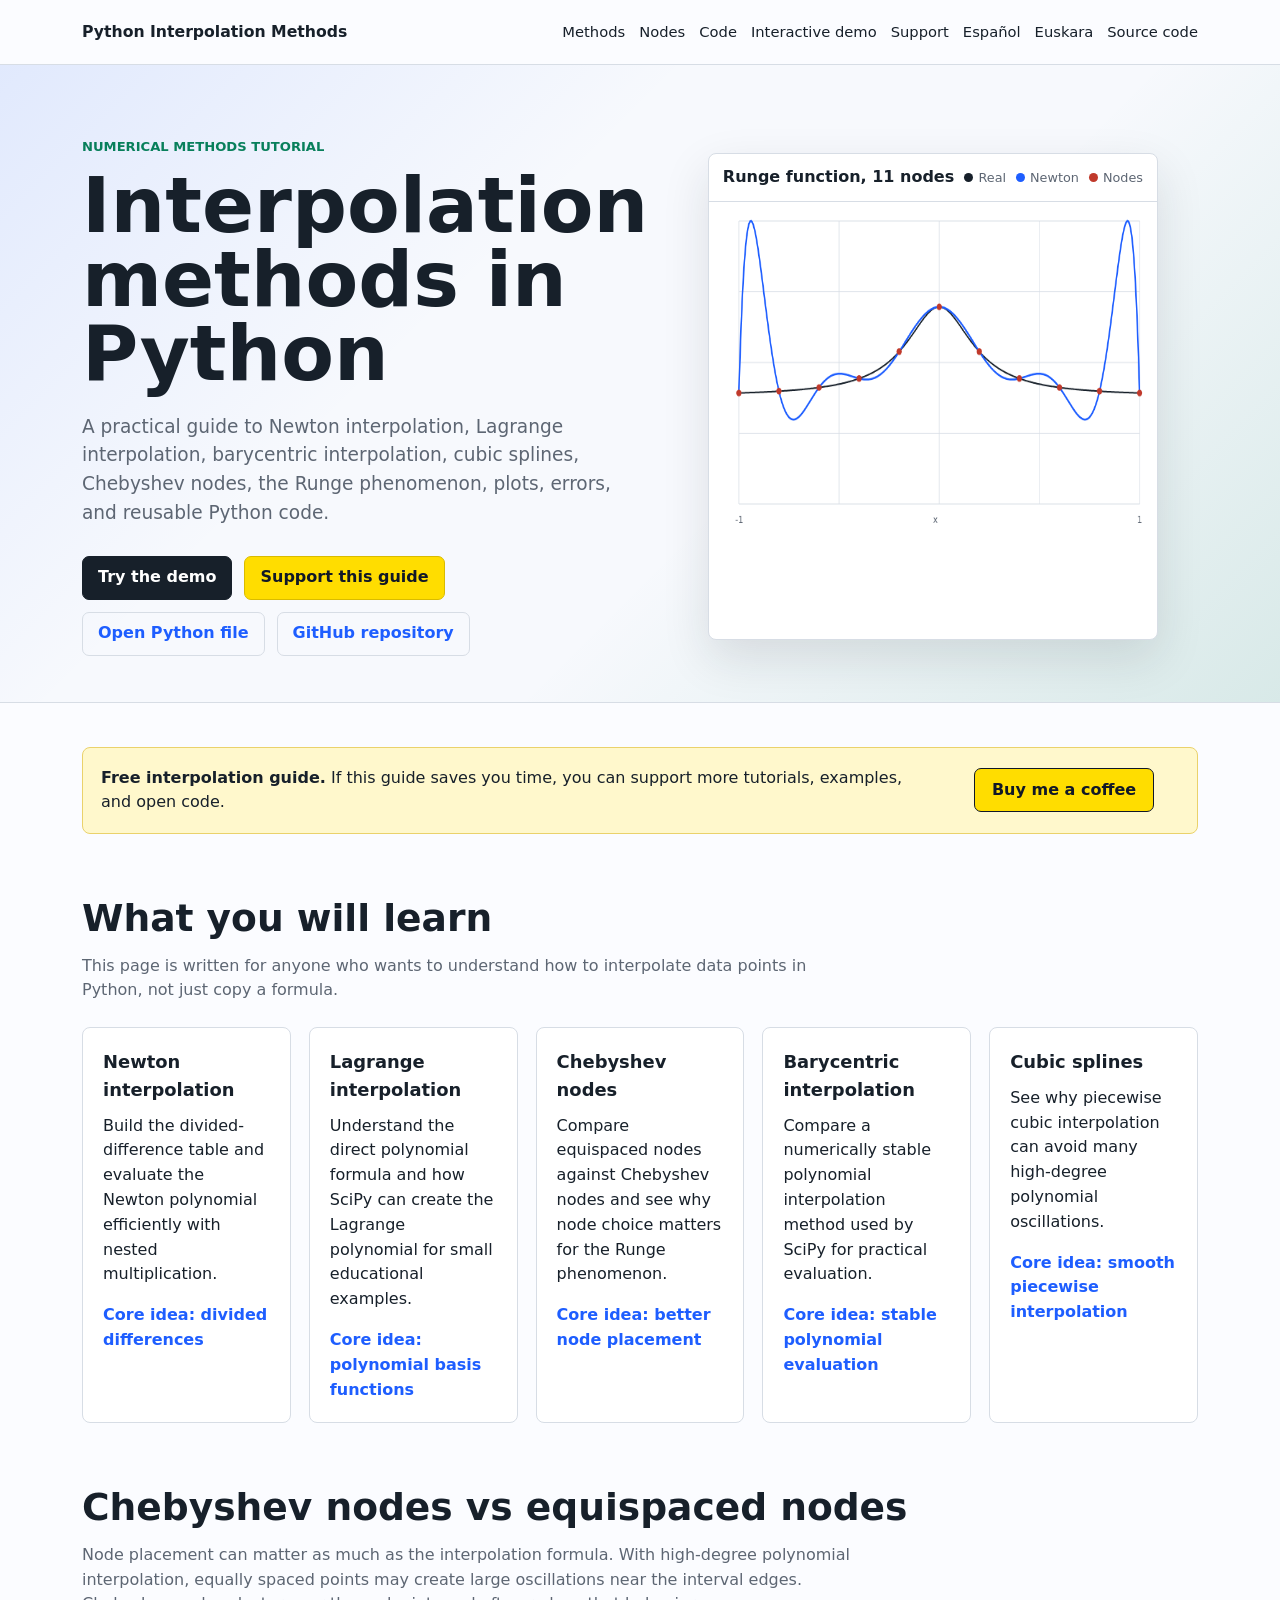
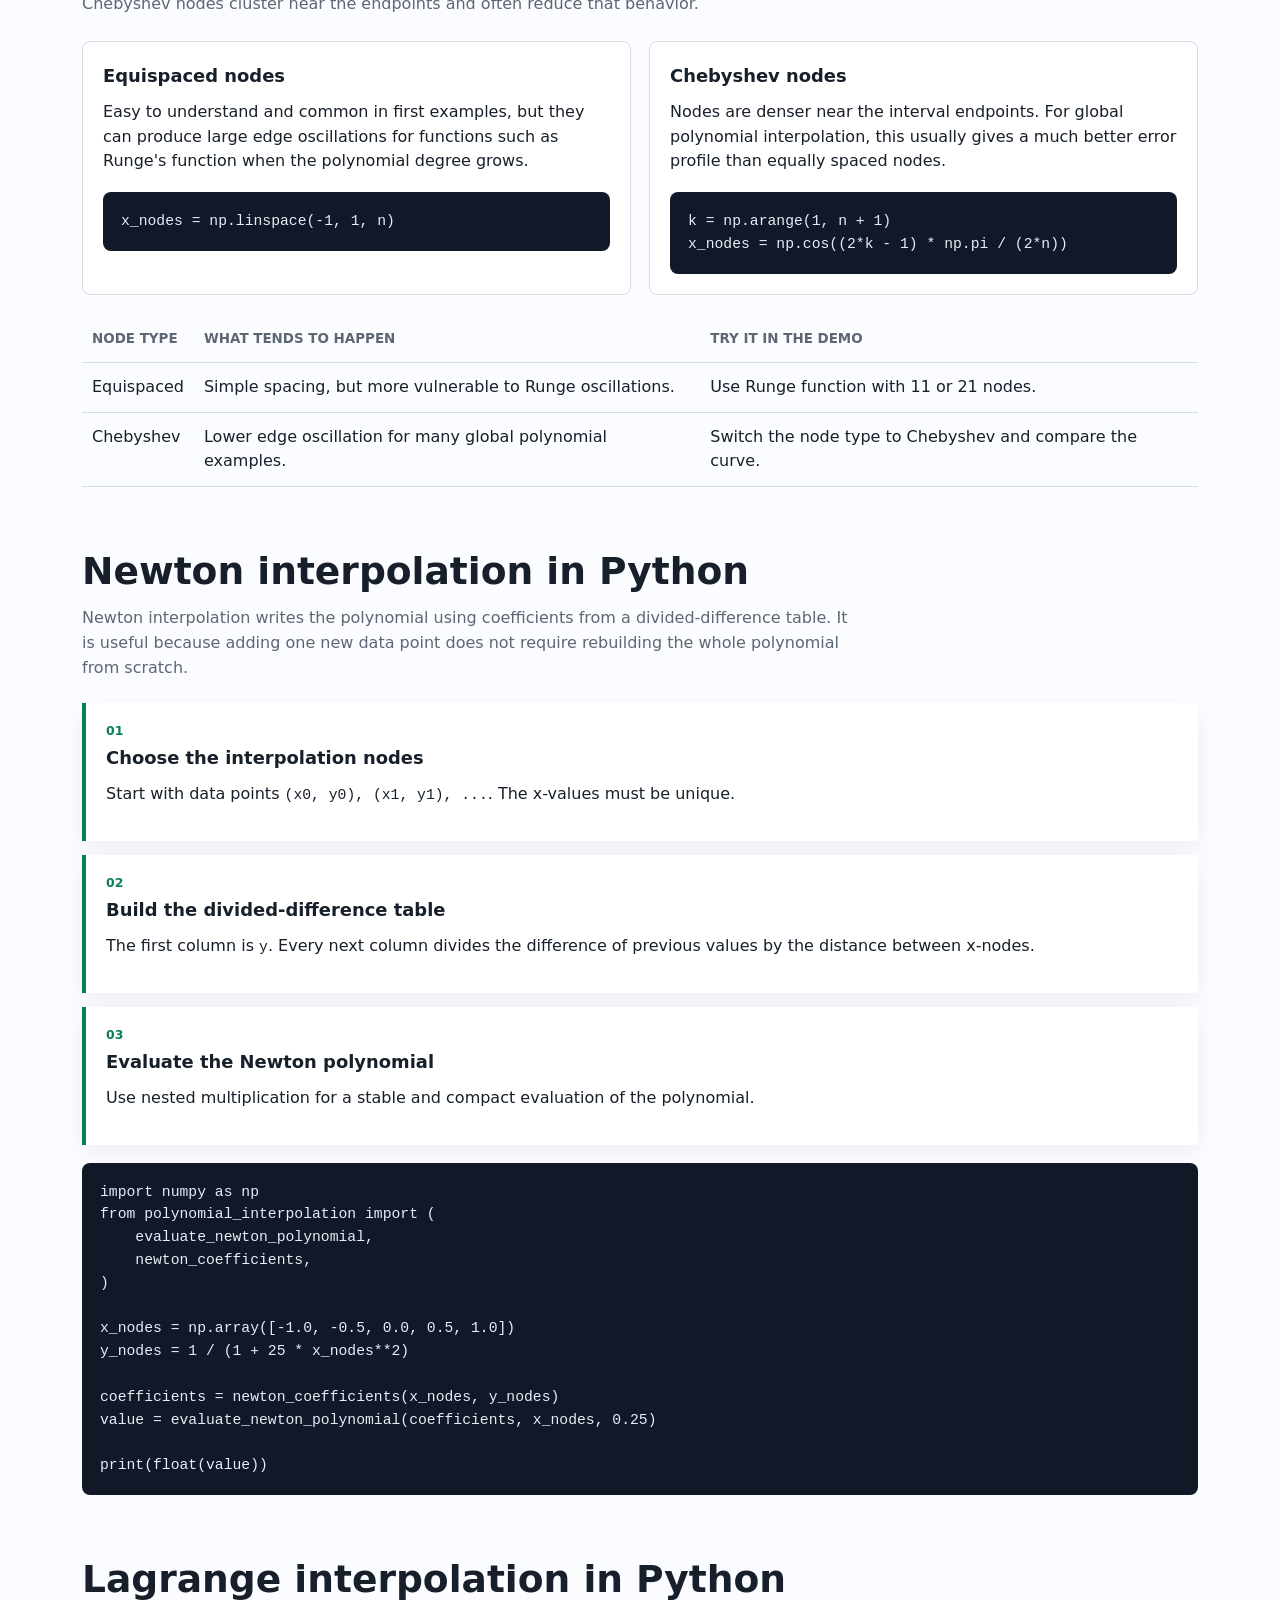
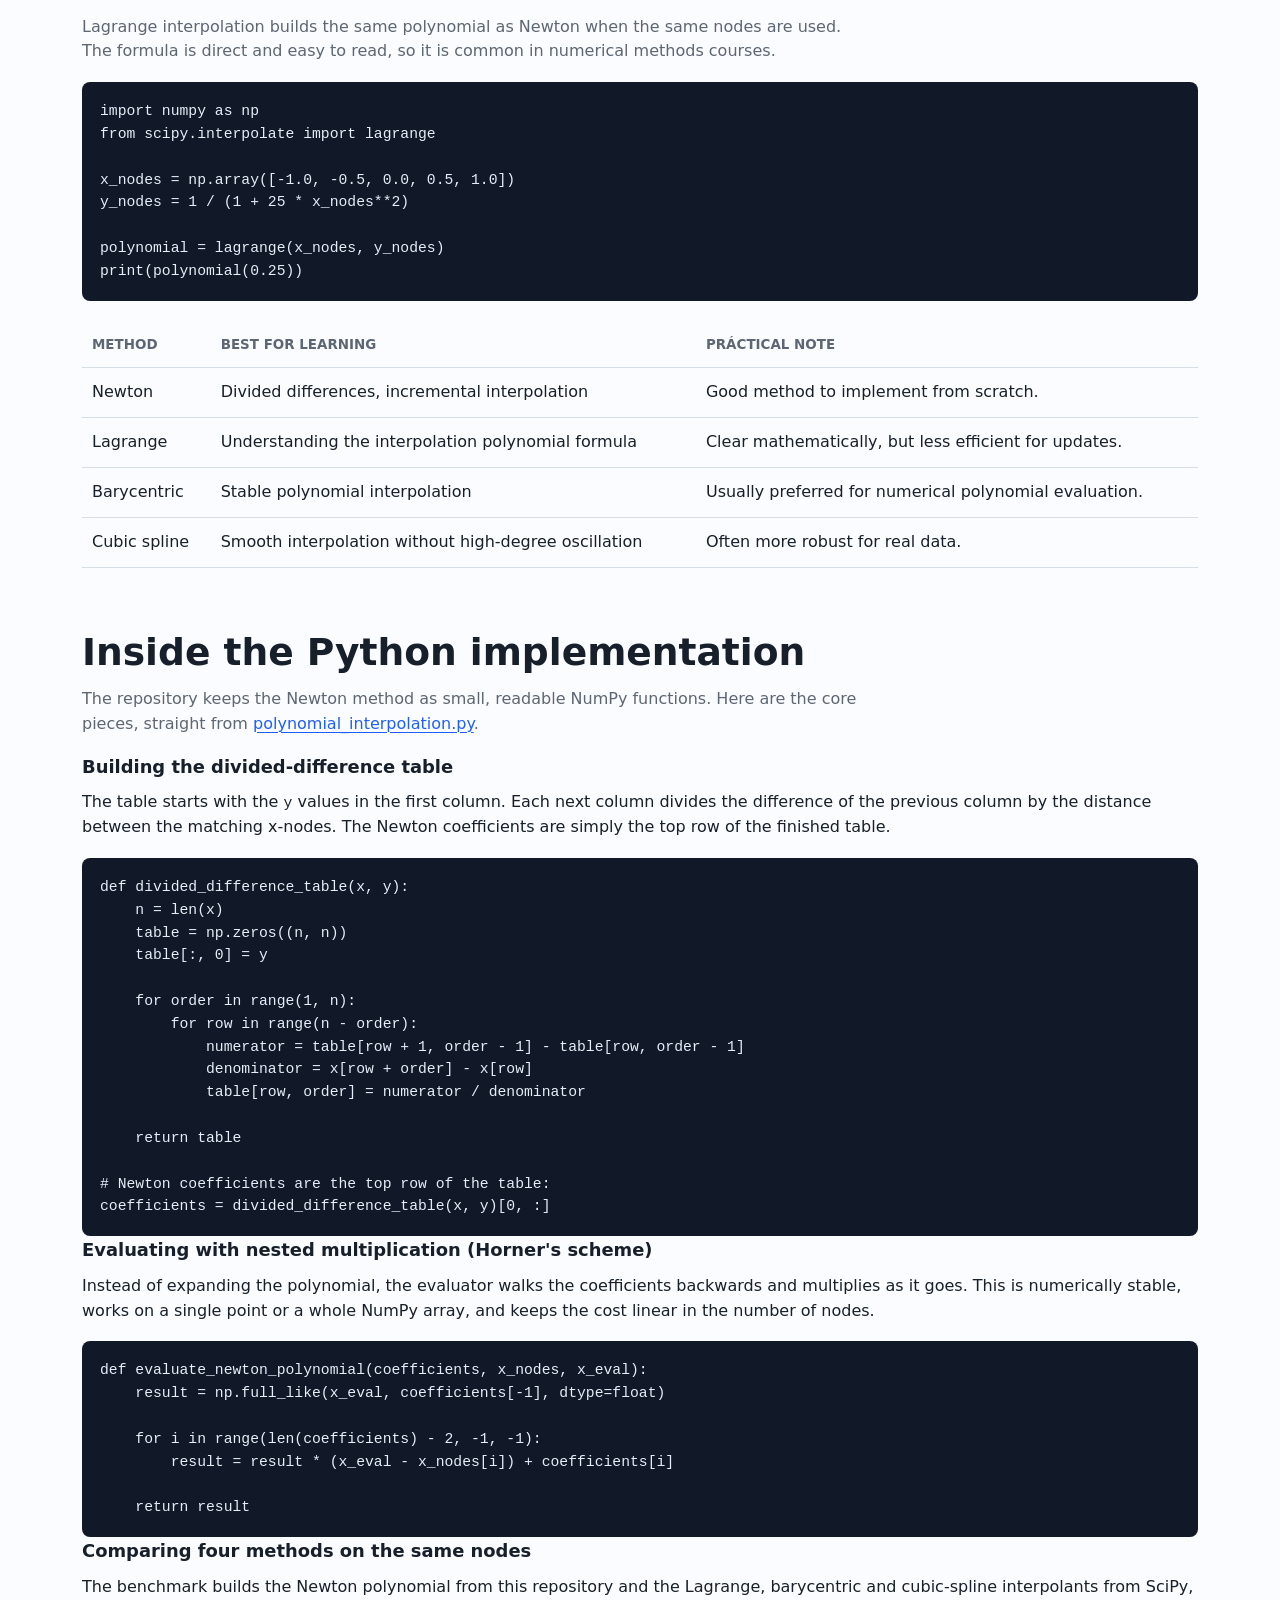
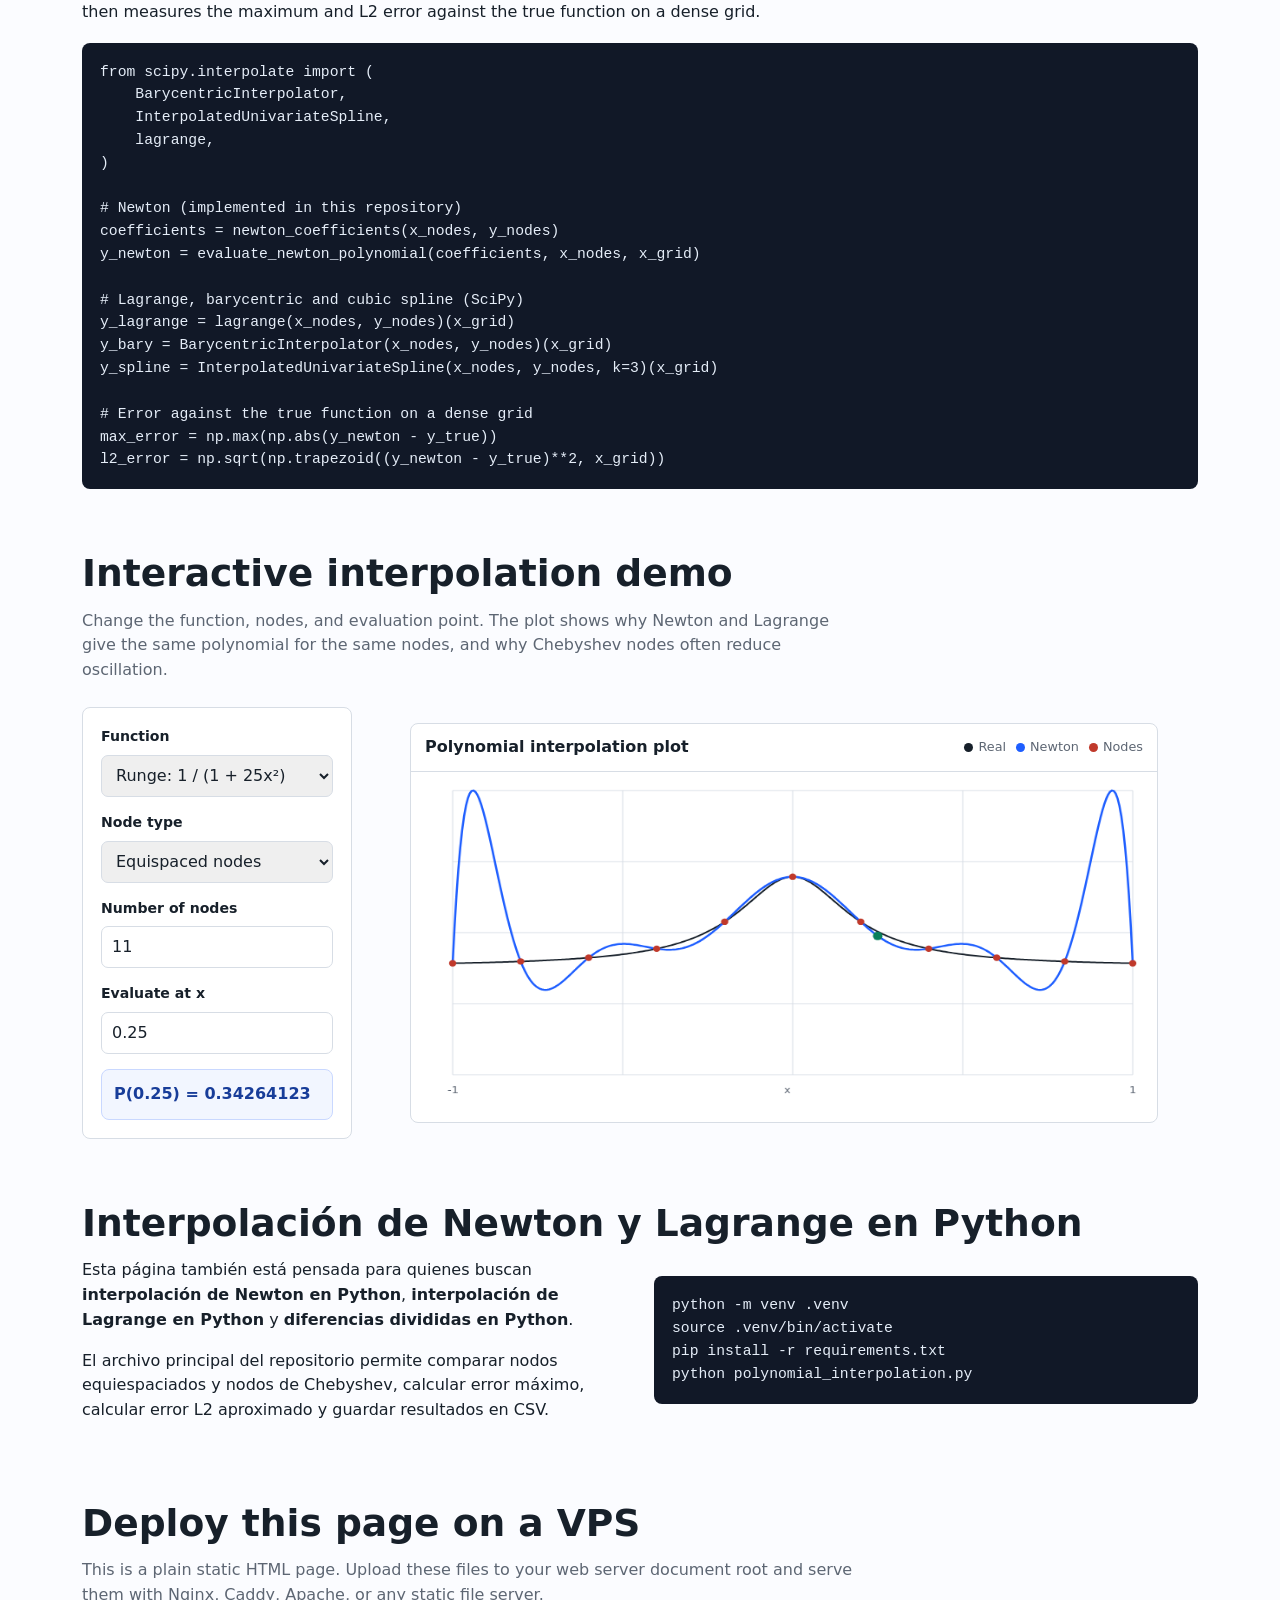
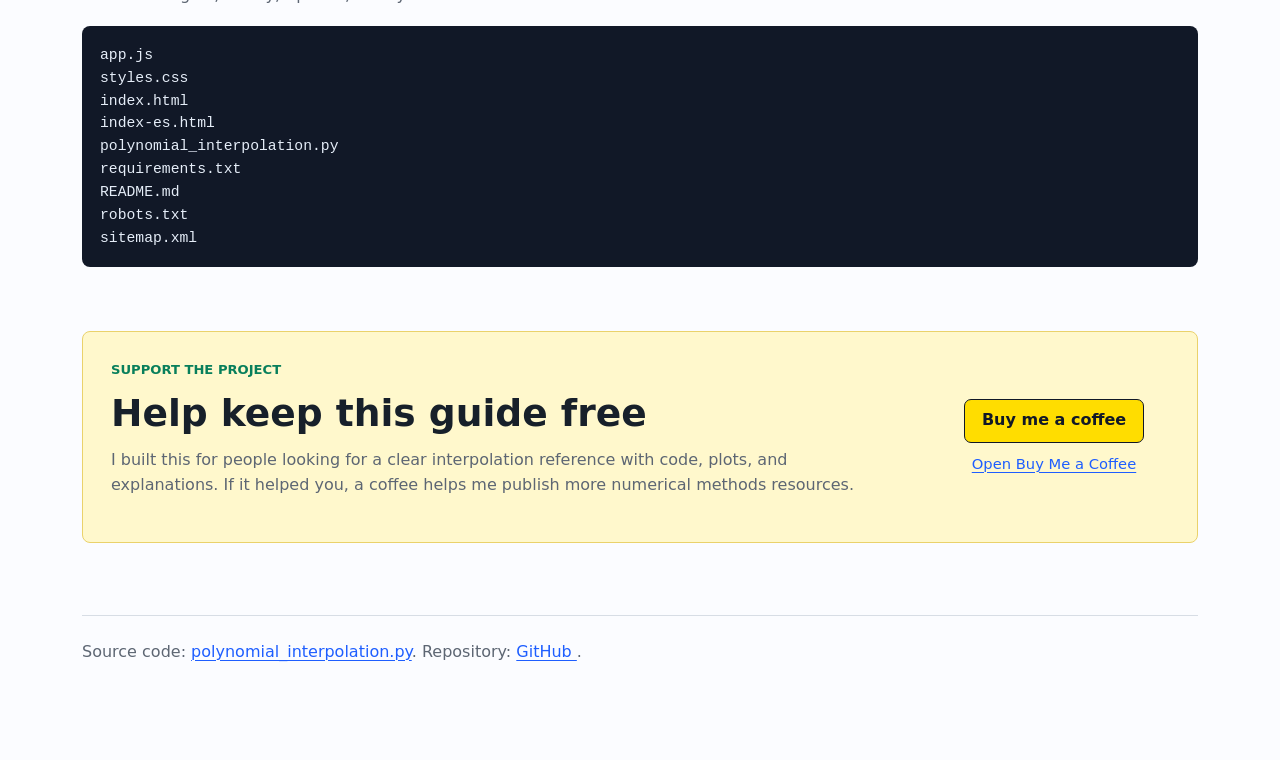
==== index.html @ 1432b50f "Moves web assets to project root for simpler structure Consolidates all web-related files into the p" ====
<!doctype html>
<html lang="en">
  <head>
    <meta charset="utf-8">
    <meta name="viewport" content="width=device-width, initial-scale=1">
    <title>Interpolation Methods in Python | Newton, Lagrange, Splines</title>
    <meta
      name="description"
      content="Learn interpolation methods in Python: Newton, Lagrange, barycentric interpolation, cubic splines, divided differences, Chebyshev nodes, plots, and source code."
    >
    <meta
      name="keywords"
      content="Newton interpolation Python, Lagrange interpolation Python, barycentric interpolation Python, cubic splines Python, divided differences Python, polynomial interpolation Python, Chebyshev nodes Python, Runge phenomenon, numerical methods Python, SciPy interpolation"
    >
    <meta name="author" content="Jon Ramos">
    <meta name="robots" content="index, follow, max-image-preview:large">
    <link
      rel="canonical"
      href="https://jonramos.dev/newton-lagrange-interpolation-python/index.html"
    >
    <link
      rel="alternate"
      hreflang="en"
      href="https://jonramos.dev/newton-lagrange-interpolation-python/index.html"
    >
    <link
      rel="alternate"
      hreflang="es"
      href="https://jonramos.dev/newton-lagrange-interpolation-python/index-es.html"
    >
    <link
      rel="alternate"
      hreflang="eu"
      href="https://jonramos.dev/newton-lagrange-interpolation-python/index-eu.html"
    >
    <link
      rel="alternate"
      hreflang="x-default"
      href="https://jonramos.dev/newton-lagrange-interpolation-python/index.html"
    >
    <meta property="og:type" content="website">
    <meta
      property="og:title"
      content="Interpolation Methods in Python"
    >
    <meta
      property="og:description"
      content="A practical guide to Newton, Lagrange, barycentric interpolation, cubic splines, Chebyshev nodes, and the Runge phenomenon."
    >
    <meta name="twitter:card" content="summary_large_image">
    <meta
      name="twitter:title"
      content="Interpolation Methods in Python"
    >
    <meta
      name="twitter:description"
      content="Learn Newton, Lagrange, barycentric interpolation and cubic splines in Python with interactive examples."
    >
    <script type="application/ld+json">
      {
        "@context": "https://schema.org",
        "@type": "SoftwareSourceCode",
        "name": "Interpolation Methods in Python",
        "description": "Practical guide and Python source code for Newton interpolation, Lagrange interpolation, barycentric interpolation, cubic splines, divided differences, Chebyshev nodes and the Runge phenomenon.",
        "programmingLanguage": "Python",
        "learningResourceType": "Tutorial",
        "keywords": [
          "Newton interpolation Python",
          "Lagrange interpolation Python",
          "barycentric interpolation Python",
          "cubic splines Python",
          "divided differences Python",
          "polynomial interpolation",
          "Chebyshev nodes",
          "Runge phenomenon"
        ],
        "codeRepository": "https://github.com/jramosg/newton-interpolation-method-python"
      }
    </script>
    <link rel="stylesheet" href="styles.css">
  </head>
  <body>
    <header>
      <nav aria-label="Main navigation">
        <strong>Python Interpolation Methods</strong>
        <div>
          <a href="#methods">Methods</a>
          <a href="#nodes">Nodes</a>
          <a href="#implementation">Code</a>
          <a href="#demo">Interactive demo</a>
          <a href="#support">Support</a>
          <a href="index-es.html" lang="es">Español</a>
          <a href="index-eu.html" lang="eu">Euskara</a>
          <a href="polynomial_interpolation.py">Source code</a>
        </div>
      </nav>
    </header>

    <div class="hero">
      <div class="hero-inner">
        <div>
          <p class="eyebrow">Numerical methods tutorial</p>
          <h1>Interpolation methods in Python</h1>
          <p class="lead">
            A practical guide to Newton interpolation, Lagrange
            interpolation, barycentric interpolation, cubic splines, Chebyshev
            nodes, the Runge phenomenon, plots, errors, and reusable Python
            code.
          </p>
          <div class="hero-actions">
            <a class="button primary" href="#demo">Try the demo</a>
            <a class="button coffee-link" href="#support">
              Support this guide
            </a>
            <a class="button" href="polynomial_interpolation.py">
              Open Python file
            </a>
            <a
              class="button"
              href="https://github.com/jramosg/newton-interpolation-method-python"
            >
              GitHub repository
            </a>
          </div>
        </div>
        <figure class="hero-visual" aria-label="Interpolation plot preview">
          <div class="visual-toolbar">
            <strong>Runge function, 11 nodes</strong>
            <div class="legend">
              <span><i class="dot" style="background:#17202a"></i>Real</span>
              <span><i class="dot" style="background:#1e5eff"></i>Newton</span>
              <span><i class="dot" style="background:#c0392b"></i>Nodes</span>
            </div>
          </div>
          <canvas id="heroChart" width="720" height="420"></canvas>
        </figure>
      </div>
    </div>

    <main>
      <section class="support-strip" aria-label="Support this free guide">
        <div>
          <strong>Free interpolation guide.</strong>
          If this guide saves you time, you can support more tutorials,
          examples, and open code.
        </div>
        <div class="coffee-button">
          <a class="coffee-cta" href="https://www.buymeacoffee.com/jramosg">
            Buy me a coffee
          </a>
        </div>
      </section>

      <section id="methods" aria-labelledby="what">
        <h2 id="what">What you will learn</h2>
        <p class="section-lead">
          This page is written for anyone who wants to understand how to
          interpolate data points in Python, not just copy a formula.
        </p>
        <div class="grid">
          <article class="card">
            <h3>Newton interpolation</h3>
            <p>
              Build the divided-difference table and evaluate the Newton
              polynomial efficiently with nested multiplication.
            </p>
            <strong>Core idea: divided differences</strong>
          </article>
          <article class="card">
            <h3>Lagrange interpolation</h3>
            <p>
              Understand the direct polynomial formula and how SciPy can create
              the Lagrange polynomial for small educational examples.
            </p>
            <strong>Core idea: polynomial basis functions</strong>
          </article>
          <article class="card">
            <h3>Chebyshev nodes</h3>
            <p>
              Compare equispaced nodes against Chebyshev nodes and see why node
              choice matters for the Runge phenomenon.
            </p>
            <strong>Core idea: better node placement</strong>
          </article>
          <article class="card">
            <h3>Barycentric interpolation</h3>
            <p>
              Compare a numerically stable polynomial interpolation method used
              by SciPy for practical evaluation.
            </p>
            <strong>Core idea: stable polynomial evaluation</strong>
          </article>
          <article class="card">
            <h3>Cubic splines</h3>
            <p>
              See why piecewise cubic interpolation can avoid many high-degree
              polynomial oscillations.
            </p>
            <strong>Core idea: smooth piecewise interpolation</strong>
          </article>
        </div>
      </section>

      <section id="nodes" aria-labelledby="nodes-title">
        <h2 id="nodes-title">Chebyshev nodes vs equispaced nodes</h2>
        <p class="section-lead">
          Node placement can matter as much as the interpolation formula. With
          high-degree polynomial interpolation, equally spaced points may create
          large oscillations near the interval edges. Chebyshev nodes cluster
          near the endpoints and often reduce that behavior.
        </p>
        <div class="comparison-grid">
          <article class="card">
            <h3>Equispaced nodes</h3>
            <p>
              Easy to understand and common in first examples, but they can
              produce large edge oscillations for functions such as Runge's
              function when the polynomial degree grows.
            </p>
            <pre><code>x_nodes = np.linspace(-1, 1, n)</code></pre>
          </article>
          <article class="card">
            <h3>Chebyshev nodes</h3>
            <p>
              Nodes are denser near the interval endpoints. For global
              polynomial interpolation, this usually gives a much better error
              profile than equally spaced nodes.
            </p>
            <pre><code>k = np.arange(1, n + 1)
x_nodes = np.cos((2*k - 1) * np.pi / (2*n))</code></pre>
          </article>
        </div>
        <table>
          <thead>
            <tr>
              <th>Node type</th>
              <th>What tends to happen</th>
              <th>Try it in the demo</th>
            </tr>
          </thead>
          <tbody>
            <tr>
              <td>Equispaced</td>
              <td>Simple spacing, but more vulnerable to Runge oscillations.</td>
              <td>Use Runge function with 11 or 21 nodes.</td>
            </tr>
            <tr>
              <td>Chebyshev</td>
              <td>Lower edge oscillation for many global polynomial examples.</td>
              <td>Switch the node type to Chebyshev and compare the curve.</td>
            </tr>
          </tbody>
        </table>
      </section>

      <section id="newton" aria-labelledby="newton-title">
        <h2 id="newton-title">Newton interpolation in Python</h2>
        <p class="section-lead">
          Newton interpolation writes the polynomial using coefficients from a
          divided-difference table. It is useful because adding one new data
          point does not require rebuilding the whole polynomial from scratch.
        </p>
        <div class="steps">
          <article class="step">
            <h3>Choose the interpolation nodes</h3>
            <p>
              Start with data points <code>(x0, y0), (x1, y1), ...</code>.
              The x-values must be unique.
            </p>
          </article>
          <article class="step">
            <h3>Build the divided-difference table</h3>
            <p>
              The first column is <code>y</code>. Every next column divides the
              difference of previous values by the distance between x-nodes.
            </p>
          </article>
          <article class="step">
            <h3>Evaluate the Newton polynomial</h3>
            <p>
              Use nested multiplication for a stable and compact evaluation of
              the polynomial.
            </p>
          </article>
        </div>
        <pre><code>import numpy as np
from polynomial_interpolation import (
    evaluate_newton_polynomial,
    newton_coefficients,
)

x_nodes = np.array([-1.0, -0.5, 0.0, 0.5, 1.0])
y_nodes = 1 / (1 + 25 * x_nodes**2)

coefficients = newton_coefficients(x_nodes, y_nodes)
value = evaluate_newton_polynomial(coefficients, x_nodes, 0.25)

print(float(value))</code></pre>
      </section>

      <section id="lagrange" aria-labelledby="lagrange-title">
        <h2 id="lagrange-title">Lagrange interpolation in Python</h2>
        <p class="section-lead">
          Lagrange interpolation builds the same polynomial as Newton when the
          same nodes are used. The formula is direct and easy to read, so it is
          common in numerical methods courses.
        </p>
        <pre><code>import numpy as np
from scipy.interpolate import lagrange

x_nodes = np.array([-1.0, -0.5, 0.0, 0.5, 1.0])
y_nodes = 1 / (1 + 25 * x_nodes**2)

polynomial = lagrange(x_nodes, y_nodes)
print(polynomial(0.25))</code></pre>
        <table>
          <thead>
            <tr>
              <th>Method</th>
              <th>Best for learning</th>
              <th>Práctical note</th>
            </tr>
          </thead>
          <tbody>
            <tr>
              <td>Newton</td>
              <td>Divided differences, incremental interpolation</td>
              <td>Good method to implement from scratch.</td>
            </tr>
            <tr>
              <td>Lagrange</td>
              <td>Understanding the interpolation polynomial formula</td>
              <td>Clear mathematically, but less efficient for updates.</td>
            </tr>
            <tr>
              <td>Barycentric</td>
              <td>Stable polynomial interpolation</td>
              <td>Usually preferred for numerical polynomial evaluation.</td>
            </tr>
            <tr>
              <td>Cubic spline</td>
              <td>Smooth interpolation without high-degree oscillation</td>
              <td>Often more robust for real data.</td>
            </tr>
          </tbody>
        </table>
      </section>

      <section id="implementation" aria-labelledby="implementation-title">
        <h2 id="implementation-title">Inside the Python implementation</h2>
        <p class="section-lead">
          The repository keeps the Newton method as small, readable NumPy
          functions. Here are the core pieces, straight from
          <a href="polynomial_interpolation.py">polynomial_interpolation.py</a>.
        </p>

        <h3>Building the divided-difference table</h3>
        <p>
          The table starts with the <code>y</code> values in the first column.
          Each next column divides the difference of the previous column by the
          distance between the matching x-nodes. The Newton coefficients are
          simply the top row of the finished table.
        </p>
        <pre><code>def divided_difference_table(x, y):
    n = len(x)
    table = np.zeros((n, n))
    table[:, 0] = y

    for order in range(1, n):
        for row in range(n - order):
            numerator = table[row + 1, order - 1] - table[row, order - 1]
            denominator = x[row + order] - x[row]
            table[row, order] = numerator / denominator

    return table

# Newton coefficients are the top row of the table:
coefficients = divided_difference_table(x, y)[0, :]</code></pre>

        <h3>Evaluating with nested multiplication (Horner's scheme)</h3>
        <p>
          Instead of expanding the polynomial, the evaluator walks the
          coefficients backwards and multiplies as it goes. This is numerically
          stable, works on a single point or a whole NumPy array, and keeps the
          cost linear in the number of nodes.
        </p>
        <pre><code>def evaluate_newton_polynomial(coefficients, x_nodes, x_eval):
    result = np.full_like(x_eval, coefficients[-1], dtype=float)

    for i in range(len(coefficients) - 2, -1, -1):
        result = result * (x_eval - x_nodes[i]) + coefficients[i]

    return result</code></pre>

        <h3>Comparing four methods on the same nodes</h3>
        <p>
          The benchmark builds the Newton polynomial from this repository and
          the Lagrange, barycentric and cubic-spline interpolants from SciPy,
          then measures the maximum and L2 error against the true function on a
          dense grid.
        </p>
        <pre><code>from scipy.interpolate import (
    BarycentricInterpolator,
    InterpolatedUnivariateSpline,
    lagrange,
)

# Newton (implemented in this repository)
coefficients = newton_coefficients(x_nodes, y_nodes)
y_newton = evaluate_newton_polynomial(coefficients, x_nodes, x_grid)

# Lagrange, barycentric and cubic spline (SciPy)
y_lagrange = lagrange(x_nodes, y_nodes)(x_grid)
y_bary = BarycentricInterpolator(x_nodes, y_nodes)(x_grid)
y_spline = InterpolatedUnivariateSpline(x_nodes, y_nodes, k=3)(x_grid)

# Error against the true function on a dense grid
max_error = np.max(np.abs(y_newton - y_true))
l2_error = np.sqrt(np.trapezoid((y_newton - y_true)**2, x_grid))</code></pre>
      </section>

      <section id="demo" aria-labelledby="demo-title">
        <h2 id="demo-title">Interactive interpolation demo</h2>
        <p class="section-lead">
          Change the function, nodes, and evaluation point. The plot shows why
          Newton and Lagrange give the same polynomial for the same nodes, and
          why Chebyshev nodes often reduce oscillation.
        </p>
        <div class="demo">
          <aside class="controls" aria-label="Interpolation controls">
            <div class="field">
              <label for="functionSelect">Function</label>
              <select id="functionSelect">
                <option value="runge">Runge: 1 / (1 + 25x²)</option>
                <option value="sin">sin(x)</option>
                <option value="gaussian">exp(-20x²)</option>
              </select>
            </div>
            <div class="field">
              <label for="nodeSelect">Node type</label>
              <select id="nodeSelect">
                <option value="equispaced">Equispaced nodes</option>
                <option value="chebyshev">Chebyshev nodes</option>
              </select>
            </div>
            <div class="field">
              <label for="countInput">Number of nodes</label>
              <input id="countInput" type="number" min="3" max="25" value="11">
            </div>
            <div class="field">
              <label for="pointInput">Evaluate at x</label>
              <input
                id="pointInput"
                type="number"
                min="-1"
                max="1"
                step="0.05"
                value="0.25"
              >
            </div>
            <div class="result" id="demoResult">P(0.25) = ...</div>
          </aside>
          <figure class="wide-visual">
            <div class="visual-toolbar">
              <strong>Polynomial interpolation plot</strong>
              <div class="legend">
                <span><i class="dot" style="background:#17202a"></i>Real</span>
                <span><i class="dot" style="background:#1e5eff"></i>Newton</span>
                <span><i class="dot" style="background:#c0392b"></i>Nodes</span>
              </div>
            </div>
            <canvas id="demoChart" width="860" height="430"></canvas>
          </figure>
        </div>
      </section>

      <section id="spanish" aria-labelledby="spanish-title">
        <h2 id="spanish-title">Interpolación de Newton y Lagrange en Python</h2>
        <div class="split">
          <div>
            <p>
              Esta página también está pensada para quienes buscan
              <strong>interpolación de Newton en Python</strong>,
              <strong>interpolación de Lagrange en Python</strong> y
              <strong>diferencias divididas en Python</strong>.
            </p>
            <p>
              El archivo principal del repositorio permite comparar nodos
              equiespaciados y nodos de Chebyshev, calcular error máximo,
              calcular error L2 aproximado y guardar resultados en CSV.
            </p>
          </div>
          <div>
            <pre><code>python -m venv .venv
source .venv/bin/activate
pip install -r requirements.txt
python polynomial_interpolation.py</code></pre>
          </div>
        </div>
      </section>

      <section aria-labelledby="deploy-title">
        <h2 id="deploy-title">Deploy this page on a VPS</h2>
        <p class="section-lead">
          This is a plain static HTML page. Upload these files to your web
          server document root and serve them with Nginx, Caddy, Apache, or any
          static file server.
        </p>
        <pre><code>app.js
styles.css
index.html
index-es.html
polynomial_interpolation.py
requirements.txt
README.md
robots.txt
sitemap.xml</code></pre>
      </section>

      <section id="support" class="support-panel" aria-labelledby="support-title">
        <div>
          <p class="eyebrow">Support the project</p>
          <h2 id="support-title">Help keep this guide free</h2>
          <p class="section-lead">
            I built this for people looking for a clear interpolation reference
            with code, plots, and explanations. If it helped you, a coffee helps
            me publish more numerical methods resources.
          </p>
        </div>
        <div class="coffee-button">
          <a class="coffee-cta" href="https://www.buymeacoffee.com/jramosg">
            Buy me a coffee
          </a>
          <p>
            <a href="https://www.buymeacoffee.com/jramosg">
              Open Buy Me a Coffee
            </a>
          </p>
        </div>
      </section>

      <footer>
        <p>
          Source code:
          <a href="polynomial_interpolation.py">polynomial_interpolation.py</a>.
          Repository:
          <a href="https://github.com/jramosg/newton-interpolation-method-python">
            GitHub
          </a>.
        </p>
      </footer>
    </main>

    <script src="app.js" defer></script>
    <script
      data-name="BMC-Widget"
      data-cfasync="false"
      src="https://cdnjs.buymeacoffee.com/1.0.0/widget.prod.min.js"
      data-id="jramosg"
      data-description="Support me on Buy Me a Coffee!"
      data-message=""
      data-color="#FFDD00"
      data-position="Right"
      data-x_margin="18"
      data-y_margin="18"
    ></script>
  </body>
</html>
---- styles.css ----
:root {
  color-scheme: light;
  --ink: #17202a;
  --muted: #5d6673;
  --line: #d7dde5;
  --paper: #fbfcff;
  --panel: #ffffff;
  --blue: #1e5eff;
  --green: #087f5b;
  --red: #c0392b;
  --amber: #b56b00;
  --violet: #6846c6;
  --code: #111827;
  --code-text: #e5edf8;
  --shadow: 0 18px 48px rgba(24, 32, 42, 0.12);
}

* {
  box-sizing: border-box;
}

html {
  scroll-behavior: smooth;
}

body {
  margin: 0;
  background: var(--paper);
  color: var(--ink);
  font-family:
    Inter, ui-sans-serif, system-ui, -apple-system, BlinkMacSystemFont,
    "Segoe UI", sans-serif;
  line-height: 1.55;
}

a {
  color: var(--blue);
  text-decoration-thickness: 0.09em;
  text-underline-offset: 0.18em;
}

header {
  border-bottom: 1px solid var(--line);
  background: rgba(251, 252, 255, 0.94);
  position: sticky;
  top: 0;
  z-index: 20;
  backdrop-filter: blur(14px);
}

nav {
  align-items: center;
  display: flex;
  gap: 18px;
  justify-content: space-between;
  margin: 0 auto;
  max-width: 1160px;
  min-height: 64px;
  padding: 0 22px;
}

nav strong {
  font-size: 0.98rem;
}

nav div {
  align-items: center;
  display: flex;
  flex-wrap: wrap;
  gap: 14px;
}

nav a {
  color: var(--ink);
  font-size: 0.92rem;
  text-decoration: none;
}

.hero {
  background:
    linear-gradient(135deg, rgba(30, 94, 255, 0.1), transparent 36%),
    linear-gradient(315deg, rgba(8, 127, 91, 0.13), transparent 40%),
    #f7f9fd;
  border-bottom: 1px solid var(--line);
}

.hero-inner {
  display: grid;
  gap: 34px;
  grid-template-columns: minmax(0, 1.02fr) minmax(320px, 0.98fr);
  margin: 0 auto;
  max-width: 1160px;
  padding: 72px 22px 46px;
}

.eyebrow {
  color: var(--green);
  font-size: 0.82rem;
  font-weight: 800;
  letter-spacing: 0;
  margin: 0 0 12px;
  text-transform: uppercase;
}

h1 {
  font-size: clamp(2.35rem, 6vw, 5.15rem);
  line-height: 0.96;
  margin: 0;
  max-width: 880px;
}

.lead {
  color: var(--muted);
  font-size: 1.16rem;
  margin: 22px 0 0;
  max-width: 720px;
}

.hero-actions {
  display: flex;
  flex-wrap: wrap;
  gap: 12px;
  margin-top: 28px;
}

.button {
  align-items: center;
  border: 1px solid var(--line);
  border-radius: 7px;
  display: inline-flex;
  font-weight: 750;
  min-height: 44px;
  padding: 0 15px;
  text-decoration: none;
}

.button.primary {
  background: var(--ink);
  border-color: var(--ink);
  color: white;
}

.button.coffee-link {
  background: #ffdd00;
  border-color: #d9bb00;
  color: #111827;
}

.hero-visual {
  align-self: stretch;
  background: var(--panel);
  border: 1px solid var(--line);
  border-radius: 8px;
  box-shadow: var(--shadow);
  min-height: 380px;
  overflow: hidden;
}

.visual-toolbar {
  align-items: center;
  border-bottom: 1px solid var(--line);
  display: flex;
  gap: 10px;
  justify-content: space-between;
  min-height: 48px;
  padding: 0 14px;
}

.legend {
  align-items: center;
  color: var(--muted);
  display: flex;
  flex-wrap: wrap;
  font-size: 0.8rem;
  gap: 10px;
}

.legend span {
  align-items: center;
  display: inline-flex;
  gap: 5px;
}

.dot {
  border-radius: 50%;
  display: inline-block;
  height: 9px;
  width: 9px;
}

canvas {
  display: block;
  height: 332px;
  width: 100%;
}

main {
  margin: 0 auto;
  max-width: 1160px;
  padding: 44px 22px 80px;
}

section {
  margin-top: 64px;
}

h2 {
  font-size: clamp(1.55rem, 3vw, 2.35rem);
  line-height: 1.1;
  margin: 0 0 14px;
}

h3 {
  font-size: 1.12rem;
  margin: 0 0 10px;
}

p {
  margin: 0 0 16px;
}

.section-lead {
  color: var(--muted);
  max-width: 780px;
}

.grid {
  display: grid;
  gap: 18px;
  grid-template-columns: repeat(5, minmax(0, 1fr));
  margin-top: 24px;
}

.comparison-grid {
  display: grid;
  gap: 18px;
  grid-template-columns: repeat(2, minmax(0, 1fr));
  margin-top: 24px;
}

.card {
  background: var(--panel);
  border: 1px solid var(--line);
  border-radius: 8px;
  padding: 20px;
}

.card strong {
  color: var(--blue);
}

.support-strip,
.support-panel {
  align-items: center;
  background: #fff8cc;
  border: 1px solid #ead26b;
  border-radius: 8px;
  display: flex;
  gap: 18px;
  justify-content: space-between;
  padding: 18px;
}

.support-strip {
  margin-top: 0;
}

.support-panel {
  margin-top: 64px;
  padding: 28px;
}

.coffee-button {
  align-items: center;
  display: flex;
  flex-direction: column;
  gap: 10px;
  min-width: 230px;
}

.coffee-button p {
  font-size: 0.92rem;
  margin: 0;
}

.coffee-cta {
  align-items: center;
  background: #ffdd00;
  border: 1px solid #111827;
  border-radius: 7px;
  color: #111827;
  display: inline-flex;
  font-weight: 800;
  justify-content: center;
  min-height: 44px;
  min-width: 180px;
  padding: 0 16px;
  text-decoration: none;
}

.steps {
  counter-reset: steps;
  display: grid;
  gap: 14px;
  margin-top: 22px;
}

.step {
  background: var(--panel);
  border-left: 4px solid var(--green);
  box-shadow: 0 8px 22px rgba(24, 32, 42, 0.06);
  padding: 18px 20px;
}

.step::before {
  color: var(--green);
  content: counter(steps, decimal-leading-zero);
  counter-increment: steps;
  display: block;
  font-size: 0.78rem;
  font-weight: 800;
  margin-bottom: 4px;
}

pre {
  background: var(--code);
  border-radius: 8px;
  color: var(--code-text);
  margin: 18px 0 0;
  overflow-x: auto;
  padding: 18px;
}

code {
  font-family:
    "SFMono-Regular", Consolas, "Liberation Mono", Menlo, monospace;
  font-size: 0.92em;
}

.demo {
  display: grid;
  gap: 18px;
  grid-template-columns: 270px minmax(0, 1fr);
  margin-top: 24px;
}

.controls {
  background: var(--panel);
  border: 1px solid var(--line);
  border-radius: 8px;
  padding: 18px;
}

label {
  display: block;
  font-size: 0.88rem;
  font-weight: 750;
  margin-bottom: 7px;
}

select,
input {
  border: 1px solid var(--line);
  border-radius: 7px;
  color: var(--ink);
  font: inherit;
  min-height: 42px;
  padding: 0 10px;
  width: 100%;
}

.field {
  margin-bottom: 15px;
}

.result {
  background: #f2f6ff;
  border: 1px solid #c9d8ff;
  border-radius: 8px;
  color: #183d99;
  font-weight: 750;
  padding: 12px;
}

.wide-visual {
  background: var(--panel);
  border: 1px solid var(--line);
  border-radius: 8px;
  overflow: hidden;
}

table {
  border-collapse: collapse;
  margin-top: 22px;
  width: 100%;
}

th,
td {
  border-bottom: 1px solid var(--line);
  padding: 12px 10px;
  text-align: left;
  vertical-align: top;
}

th {
  color: var(--muted);
  font-size: 0.84rem;
  text-transform: uppercase;
}

.split {
  display: grid;
  gap: 28px;
  grid-template-columns: minmax(0, 1fr) minmax(0, 1fr);
}

footer {
  border-top: 1px solid var(--line);
  color: var(--muted);
  margin-top: 72px;
  padding-top: 24px;
}

@media (max-width: 860px) {
  nav {
    align-items: flex-start;
    flex-direction: column;
    padding: 14px 18px;
  }

  .hero-inner,
  .demo,
  .split {
    grid-template-columns: 1fr;
  }

  .grid {
    grid-template-columns: 1fr;
  }

  .comparison-grid {
    grid-template-columns: 1fr;
  }

  .support-strip,
  .support-panel {
    align-items: flex-start;
    flex-direction: column;
  }

  .hero-inner {
    padding-top: 42px;
  }
}
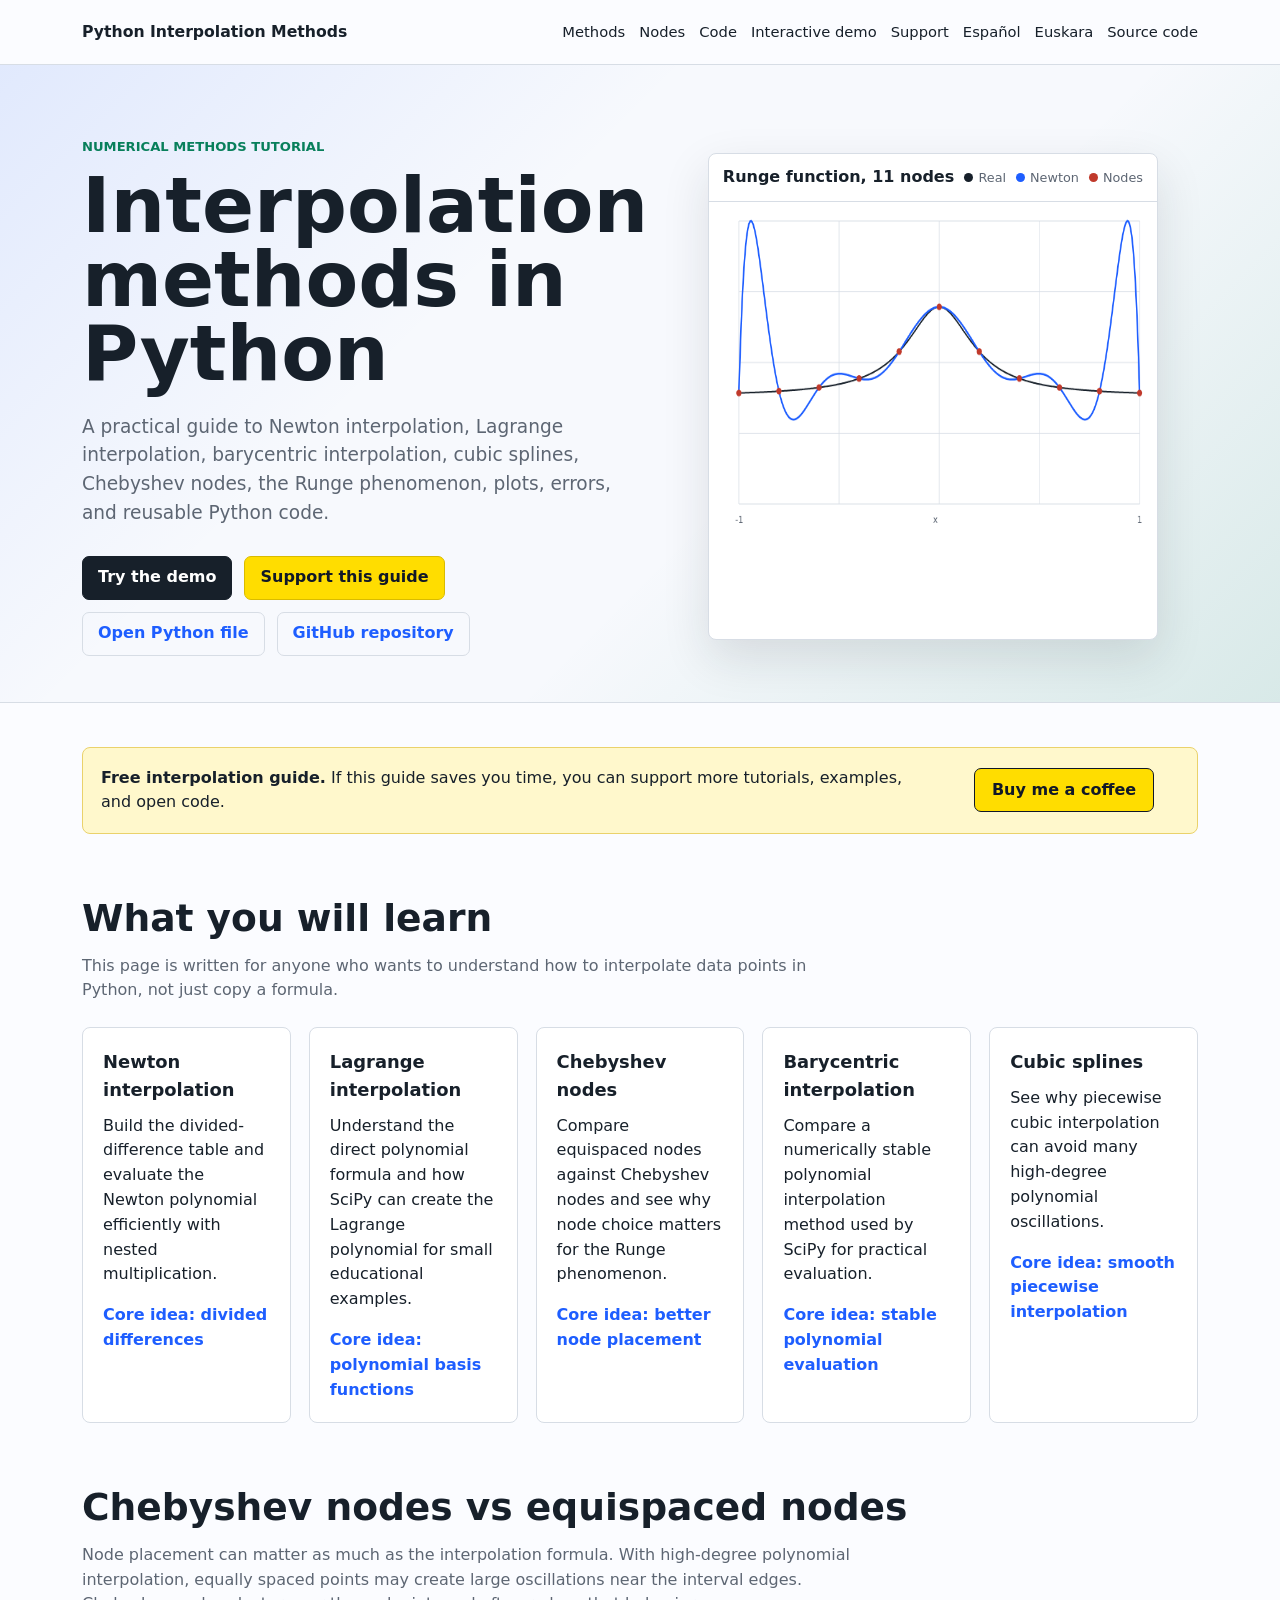
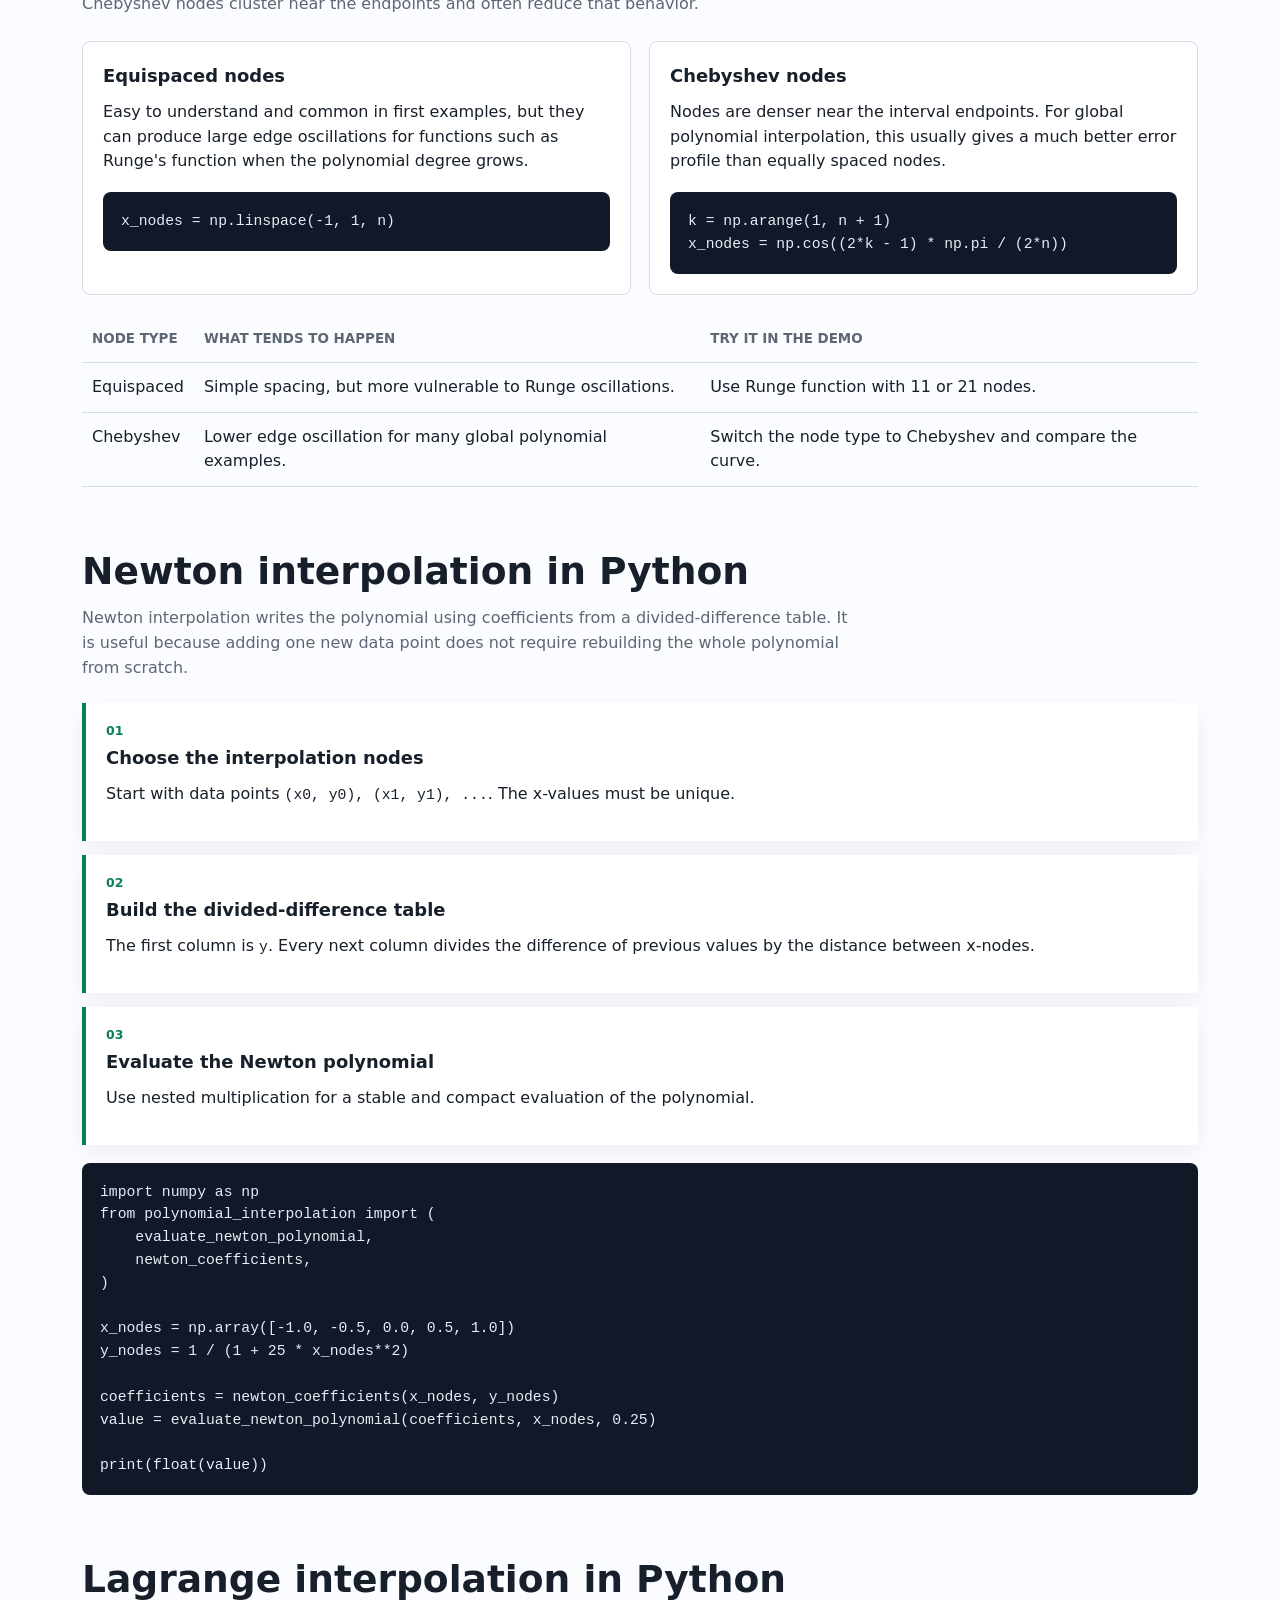
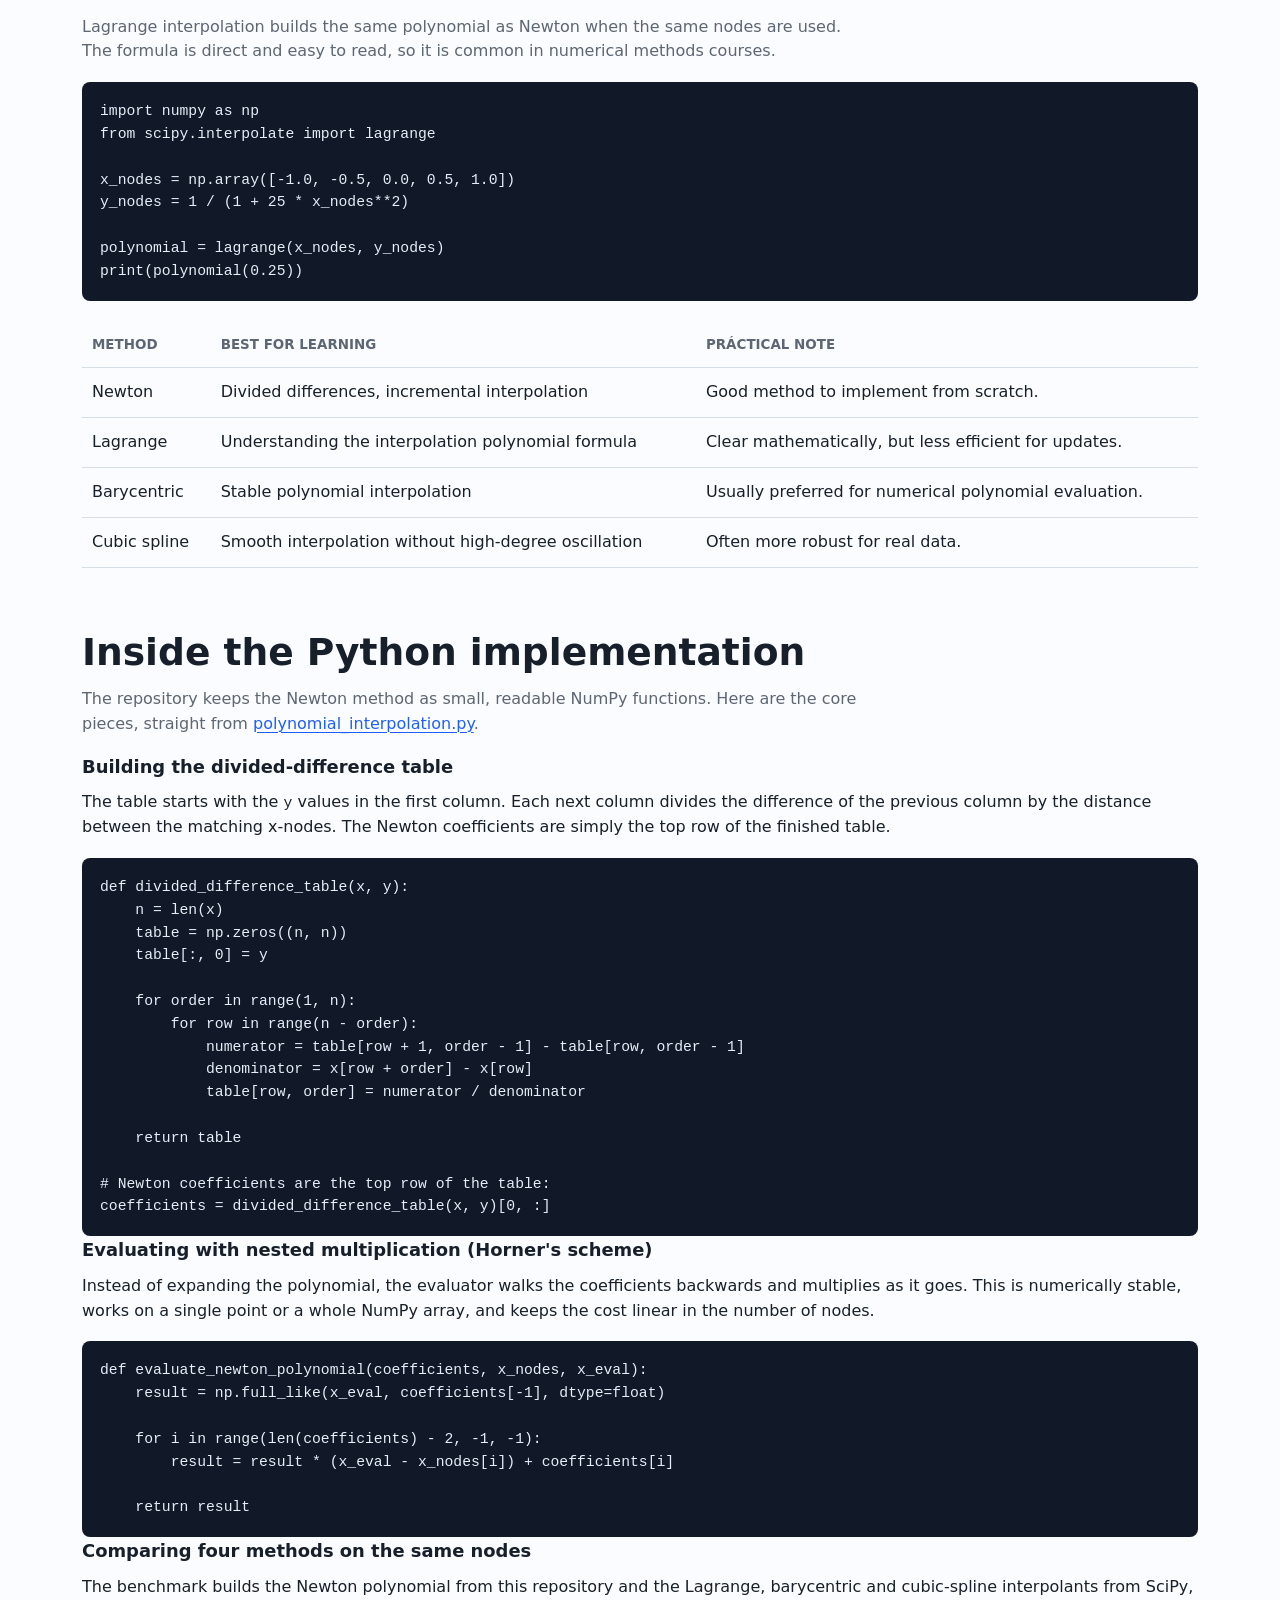
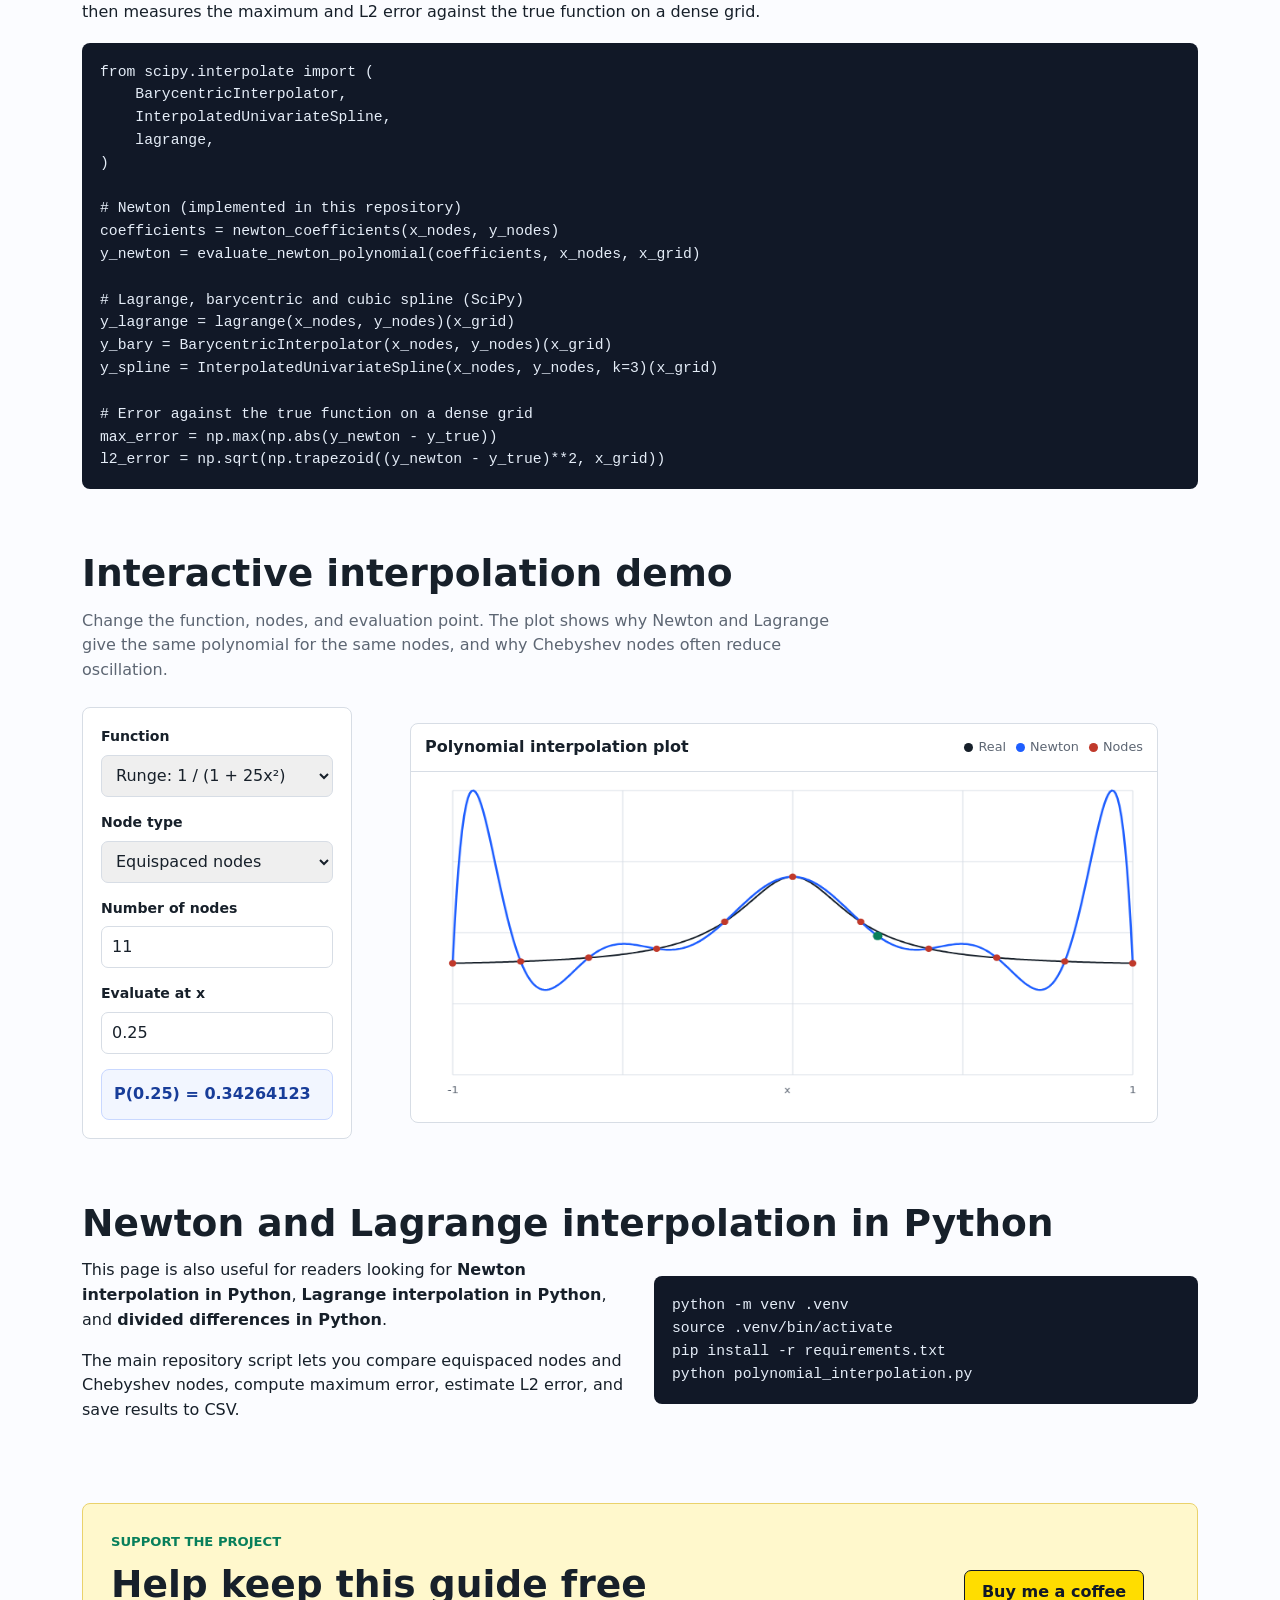
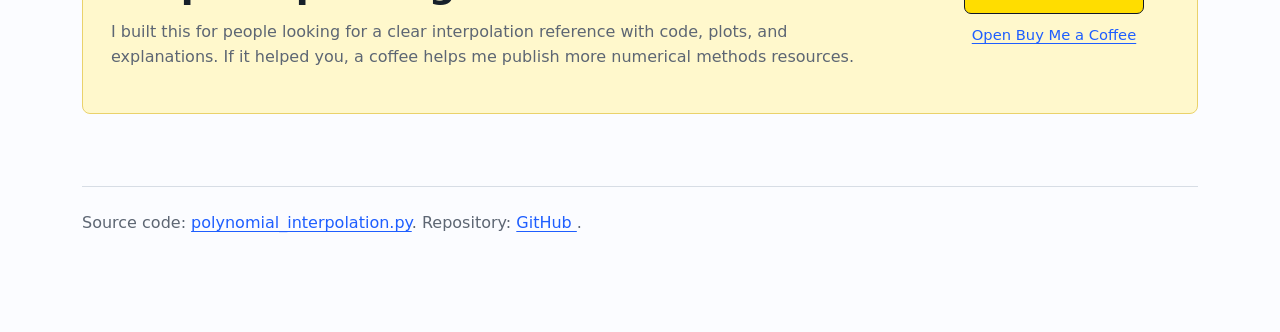
==== commit 12dc9069: "Update Spanish translations and remove deployment section Revised the Spanish section to provide acc" ====
--- a/index.html
+++ b/index.html
@@ -1,61 +1,55 @@
 <!doctype html>
 <html lang="en">
   <head>
-    <meta charset="utf-8">
-    <meta name="viewport" content="width=device-width, initial-scale=1">
+    <meta charset="utf-8" />
+    <meta name="viewport" content="width=device-width, initial-scale=1" />
     <title>Interpolation Methods in Python | Newton, Lagrange, Splines</title>
     <meta
       name="description"
       content="Learn interpolation methods in Python: Newton, Lagrange, barycentric interpolation, cubic splines, divided differences, Chebyshev nodes, plots, and source code."
-    >
+    />
     <meta
       name="keywords"
       content="Newton interpolation Python, Lagrange interpolation Python, barycentric interpolation Python, cubic splines Python, divided differences Python, polynomial interpolation Python, Chebyshev nodes Python, Runge phenomenon, numerical methods Python, SciPy interpolation"
-    >
-    <meta name="author" content="Jon Ramos">
-    <meta name="robots" content="index, follow, max-image-preview:large">
+    />
+    <meta name="author" content="Jon Ramos" />
+    <meta name="robots" content="index, follow, max-image-preview:large" />
     <link
       rel="canonical"
       href="https://jonramos.dev/newton-lagrange-interpolation-python/index.html"
-    >
+    />
     <link
       rel="alternate"
       hreflang="en"
       href="https://jonramos.dev/newton-lagrange-interpolation-python/index.html"
-    >
+    />
     <link
       rel="alternate"
       hreflang="es"
       href="https://jonramos.dev/newton-lagrange-interpolation-python/index-es.html"
-    >
+    />
     <link
       rel="alternate"
       hreflang="eu"
       href="https://jonramos.dev/newton-lagrange-interpolation-python/index-eu.html"
-    >
+    />
     <link
       rel="alternate"
       hreflang="x-default"
       href="https://jonramos.dev/newton-lagrange-interpolation-python/index.html"
-    >
-    <meta property="og:type" content="website">
-    <meta
-      property="og:title"
-      content="Interpolation Methods in Python"
-    >
+    />
+    <meta property="og:type" content="website" />
+    <meta property="og:title" content="Interpolation Methods in Python" />
     <meta
       property="og:description"
       content="A practical guide to Newton, Lagrange, barycentric interpolation, cubic splines, Chebyshev nodes, and the Runge phenomenon."
-    >
-    <meta name="twitter:card" content="summary_large_image">
-    <meta
-      name="twitter:title"
-      content="Interpolation Methods in Python"
-    >
+    />
+    <meta name="twitter:card" content="summary_large_image" />
+    <meta name="twitter:title" content="Interpolation Methods in Python" />
     <meta
       name="twitter:description"
       content="Learn Newton, Lagrange, barycentric interpolation and cubic splines in Python with interactive examples."
-    >
+    />
     <script type="application/ld+json">
       {
         "@context": "https://schema.org",
@@ -77,7 +71,7 @@
         "codeRepository": "https://github.com/jramosg/newton-interpolation-method-python"
       }
     </script>
-    <link rel="stylesheet" href="styles.css">
+    <link rel="stylesheet" href="styles.css" />
   </head>
   <body>
     <header>
@@ -102,10 +96,9 @@
           <p class="eyebrow">Numerical methods tutorial</p>
           <h1>Interpolation methods in Python</h1>
           <p class="lead">
-            A practical guide to Newton interpolation, Lagrange
-            interpolation, barycentric interpolation, cubic splines, Chebyshev
-            nodes, the Runge phenomenon, plots, errors, and reusable Python
-            code.
+            A practical guide to Newton interpolation, Lagrange interpolation,
+            barycentric interpolation, cubic splines, Chebyshev nodes, the Runge
+            phenomenon, plots, errors, and reusable Python code.
           </p>
           <div class="hero-actions">
             <a class="button primary" href="#demo">Try the demo</a>
@@ -127,9 +120,9 @@
           <div class="visual-toolbar">
             <strong>Runge function, 11 nodes</strong>
             <div class="legend">
-              <span><i class="dot" style="background:#17202a"></i>Real</span>
-              <span><i class="dot" style="background:#1e5eff"></i>Newton</span>
-              <span><i class="dot" style="background:#c0392b"></i>Nodes</span>
+              <span><i class="dot" style="background: #17202a"></i>Real</span>
+              <span><i class="dot" style="background: #1e5eff"></i>Newton</span>
+              <span><i class="dot" style="background: #c0392b"></i>Nodes</span>
             </div>
           </div>
           <canvas id="heroChart" width="720" height="420"></canvas>
@@ -241,12 +234,16 @@
           <tbody>
             <tr>
               <td>Equispaced</td>
-              <td>Simple spacing, but more vulnerable to Runge oscillations.</td>
+              <td>
+                Simple spacing, but more vulnerable to Runge oscillations.
+              </td>
               <td>Use Runge function with 11 or 21 nodes.</td>
             </tr>
             <tr>
               <td>Chebyshev</td>
-              <td>Lower edge oscillation for many global polynomial examples.</td>
+              <td>
+                Lower edge oscillation for many global polynomial examples.
+              </td>
               <td>Switch the node type to Chebyshev and compare the curve.</td>
             </tr>
           </tbody>
@@ -264,8 +261,8 @@
           <article class="step">
             <h3>Choose the interpolation nodes</h3>
             <p>
-              Start with data points <code>(x0, y0), (x1, y1), ...</code>.
-              The x-values must be unique.
+              Start with data points <code>(x0, y0), (x1, y1), ...</code>. The
+              x-values must be unique.
             </p>
           </article>
           <article class="step">
@@ -445,7 +442,13 @@
             </div>
             <div class="field">
               <label for="countInput">Number of nodes</label>
-              <input id="countInput" type="number" min="3" max="25" value="11">
+              <input
+                id="countInput"
+                type="number"
+                min="3"
+                max="25"
+                value="11"
+              />
             </div>
             <div class="field">
               <label for="pointInput">Evaluate at x</label>
@@ -456,7 +459,7 @@
                 max="1"
                 step="0.05"
                 value="0.25"
-              >
+              />
             </div>
             <div class="result" id="demoResult">P(0.25) = ...</div>
           </aside>
@@ -464,9 +467,13 @@
             <div class="visual-toolbar">
               <strong>Polynomial interpolation plot</strong>
               <div class="legend">
-                <span><i class="dot" style="background:#17202a"></i>Real</span>
-                <span><i class="dot" style="background:#1e5eff"></i>Newton</span>
-                <span><i class="dot" style="background:#c0392b"></i>Nodes</span>
+                <span><i class="dot" style="background: #17202a"></i>Real</span>
+                <span
+                  ><i class="dot" style="background: #1e5eff"></i>Newton</span
+                >
+                <span
+                  ><i class="dot" style="background: #c0392b"></i>Nodes</span
+                >
               </div>
             </div>
             <canvas id="demoChart" width="860" height="430"></canvas>
@@ -475,19 +482,19 @@
       </section>
 
       <section id="spanish" aria-labelledby="spanish-title">
-        <h2 id="spanish-title">Interpolación de Newton y Lagrange en Python</h2>
+        <h2 id="spanish-title">Newton and Lagrange interpolation in Python</h2>
         <div class="split">
           <div>
             <p>
-              Esta página también está pensada para quienes buscan
-              <strong>interpolación de Newton en Python</strong>,
-              <strong>interpolación de Lagrange en Python</strong> y
-              <strong>diferencias divididas en Python</strong>.
-            </p>
-            <p>
-              El archivo principal del repositorio permite comparar nodos
-              equiespaciados y nodos de Chebyshev, calcular error máximo,
-              calcular error L2 aproximado y guardar resultados en CSV.
+              This page is also useful for readers looking for
+              <strong>Newton interpolation in Python</strong>,
+              <strong>Lagrange interpolation in Python</strong>, and
+              <strong>divided differences in Python</strong>.
+            </p>
+            <p>
+              The main repository script lets you compare equispaced nodes and
+              Chebyshev nodes, compute maximum error, estimate L2 error, and
+              save results to CSV.
             </p>
           </div>
           <div>
@@ -499,25 +506,11 @@
         </div>
       </section>
 
-      <section aria-labelledby="deploy-title">
-        <h2 id="deploy-title">Deploy this page on a VPS</h2>
-        <p class="section-lead">
-          This is a plain static HTML page. Upload these files to your web
-          server document root and serve them with Nginx, Caddy, Apache, or any
-          static file server.
-        </p>
-        <pre><code>app.js
-styles.css
-index.html
-index-es.html
-polynomial_interpolation.py
-requirements.txt
-README.md
-robots.txt
-sitemap.xml</code></pre>
-      </section>
-
-      <section id="support" class="support-panel" aria-labelledby="support-title">
+      <section
+        id="support"
+        class="support-panel"
+        aria-labelledby="support-title"
+      >
         <div>
           <p class="eyebrow">Support the project</p>
           <h2 id="support-title">Help keep this guide free</h2>
@@ -544,9 +537,11 @@
           Source code:
           <a href="polynomial_interpolation.py">polynomial_interpolation.py</a>.
           Repository:
-          <a href="https://github.com/jramosg/newton-interpolation-method-python">
-            GitHub
-          </a>.
+          <a
+            href="https://github.com/jramosg/newton-interpolation-method-python"
+          >
+            GitHub </a
+          >.
         </p>
       </footer>
     </main>
